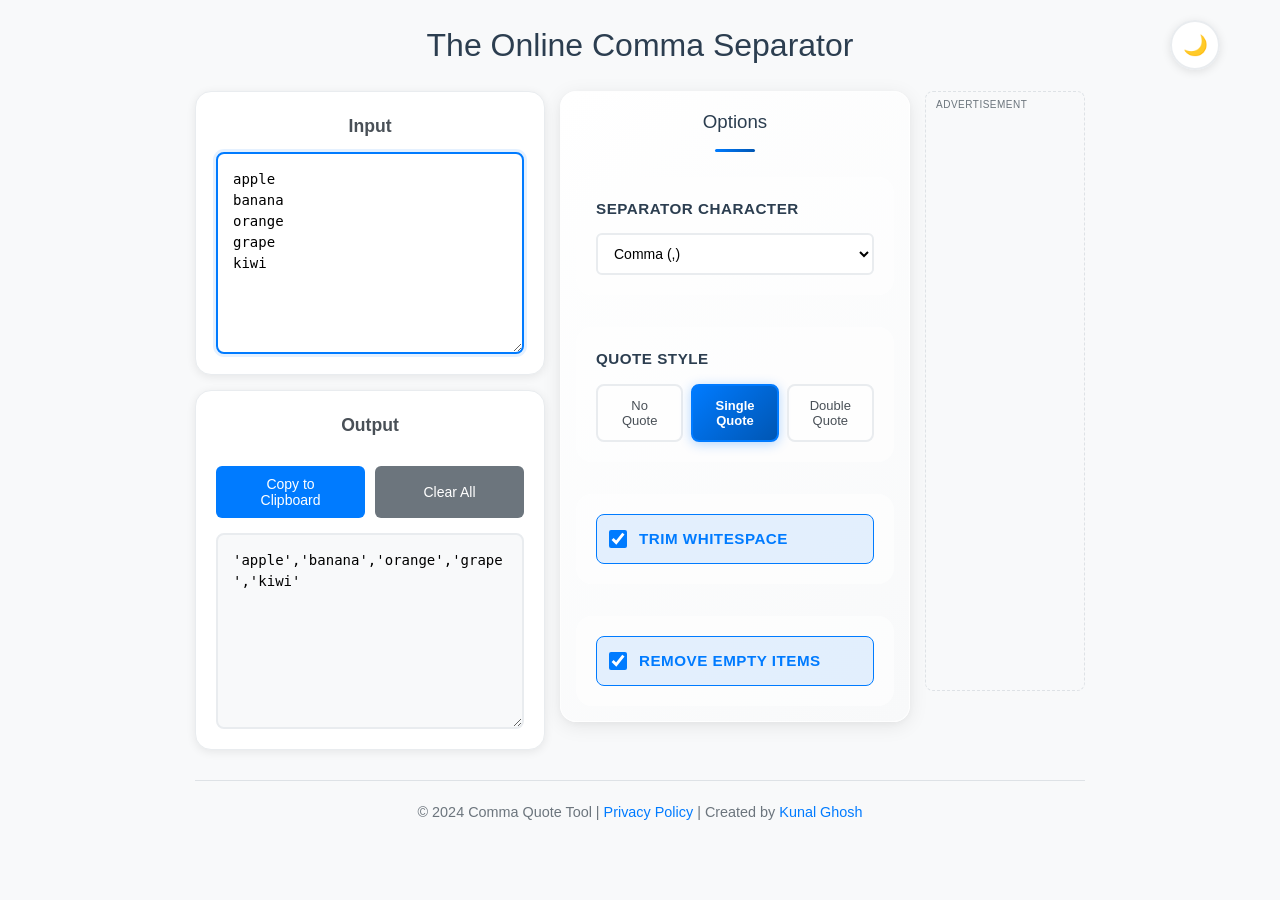
==== index.html @ c6eba8d9 "google adds" ====
<!DOCTYPE html>
<html lang="en">
<head>
    <meta charset="UTF-8">
    <meta name="viewport" content="width=device-width, initial-scale=1.0">
    <title>Comma Quote - Online Text Separator</title>
    <meta name="description"
        content="Free online tool to format text with customizable separators and quotes. Convert lists to comma-separated values instantly.">
    <meta name="keywords" content="comma separator, text formatter, CSV, quotes, online tool">
    <meta name="author" content="Kunal Ghosh">
    <meta name="robots" content="index, follow">
    <meta name="language" content="English">
    <meta property="og:title" content="Comma Quote - Online Text Separator">
    <meta property="og:description" content="Free online tool to format text with customizable separators and quotes.">
    <meta property="og:type" content="website">
    <meta property="og:url" content="https://kunal-ghosh.github.io/comma-quotes/">
    <link rel="canonical" href="https://kunal-ghosh.github.io/comma-quotes/">
    <link rel="stylesheet" href="style.css">
    <!-- Google AdSense -->
    <script async src="https://pagead2.googlesyndication.com/pagead/js/adsbygoogle.js?client=ca-pub-2975191454646101"
        crossorigin="anonymous"></script>
    <!-- AdSense Site Verification Meta Tag (Get this from your AdSense account) -->
    <!-- <meta name="google-adsense-account" content="ca-pub-2975191454646101"> -->
</head>
<body>
    <div class="container">

        <header>
            <h1>The Online Comma Separator</h1>
            <!-- <p class="subtitle">The Online Comma Separator</p> -->
            <button id="theme-toggle" class="theme-toggle" aria-label="Toggle dark mode">
                <span class="theme-icon">🌙</span>
            </button>
        </header>
        <!--         <nav>
            <a href="#" class="nav-link active">Home</a>
            <a href="#" class="nav-link">About</a>
            <a href="#" class="nav-link">FAQ</a>
        </nav> -->
        <div class="container-inner">
        <!-- <main> -->
            <div class="tool-container">
                <div class="input-output-section">
                <div class="input-section">
                    <label for="input-text">Input</label>
                    <textarea 
                        id="input-text" 
                        placeholder="Enter your text here (one item per line or separated by spaces/commas)"
                        rows="8"
                    ></textarea>
                </div>
                <div class="output-section">
                    <label for="output-text">Output</label>
                    <div class="output-actions">
                        <button id="copy-btn" type="button">Copy to Clipboard</button>
                        <button id="clear-btn" type="button">Clear All</button>
                    </div>

                    <textarea 
                        id="output-text" 
                        readonly 
                        placeholder="Formatted output will appear here..."
                        rows="8"
                    ></textarea>
                </div>
                </div>
                <div class="options-section">
                    <h3>Options</h3>
                    
                    <div class="option-group">
                        <label for="separator">Separator Character</label>
                        <select id="separator">
                            <option value=",">Comma (,)</option>
                            <option value=";">Semicolon (;)</option>
                            <option value="|">Pipe (|)</option>
                            <option value=" ">Space ( )</option>
                            <option value="\n">New Line</option>
                            <option value="\t">Tab</option>
                        </select>
                    </div>

                    <div class="option-group">
                        <label>Quote Style</label>
                        <div class="quote-buttons">
                            <button type="button" class="quote-btn" data-quote="none">No Quote</button>
                            <button type="button" class="quote-btn active" data-quote="single">Single Quote</button>
                            <button type="button" class="quote-btn" data-quote="double">Double Quote</button>
                        </div>
                    </div>

                    <div class="option-group">
                        <label>
                            <input type="checkbox" id="trim-whitespace" checked>
                            Trim Whitespace
                        </label>
                    </div>

                    <div class="option-group">
                        <label>
                            <input type="checkbox" id="remove-empty" checked>
                            Remove Empty Items
                        </label>
                    </div>
                                </div>
                                
                                <!-- Ad Space - Right Sidebar -->
                                <div class="ad-sidebar">
                                    <div class="ad-container ad-right">
                                        <!-- <ins class="adsbygoogle"
                                                                                             style="display:block"
                                                                                             data-ad-client="ca-pub-2975191454646101"
                                                                                             data-ad-slot="XXXXXXXXXX"
                                                                                             data-ad-format="auto"
                                                                                             data-full-width-responsive="true"></ins> -->
                                    </div>
                </div>
            </div>
        <!-- </main> -->
        <footer>
            <p>&copy; 2024 Comma Quote Tool | <a href="privacy-policy.html">Privacy Policy</a> | Created by <a
                    href="https://github.com/Kunal-ghosh">Kunal Ghosh</a></p>
        </footer>
    </div>
    </div>

    <script src="script.js"></script>
</body>
</html>
---- style.css ----
/* Reset and base styles */
* {
    box-sizing: border-box;
    margin: 0;
    padding: 0;
}

body {
    font-family: -apple-system, BlinkMacSystemFont, 'Segoe UI', Roboto, Oxygen, Ubuntu, Cantarell, sans-serif;
    line-height: 1.6;
    color: #333;
    background-color: #f8f9fa;
}

/* Container */
.container {
    max-width: 1200px;
    margin: 0 auto;
    padding: 20px;
    min-height: 100vh;
    display: flex;
    flex-direction: column;
}

.container-inner {
    max-width: 1200px;
    margin: 0 auto;
    padding: 10px;
    /* min-height: 100vh; */
    display: flex;
    flex-direction: column;
}
/* Header */
header {
    text-align: center;
    position: relative;
    /* margin-bottom: 30px; */
}

header h1 {
    font-size: 2 rem;
    color: #2c3e50;
    margin-bottom: 10px;
    font-weight: 500;
}

.subtitle {
    font-size: 1.1rem;
    color: #6c757d;
    font-weight: 400;
}

/* Theme Toggle */
.theme-toggle {
    position: absolute;
    top: 0;
    right: 0;
    background: rgba(255, 255, 255, 0.9);
    border: 2px solid #e9ecef;
    border-radius: 50%;
    width: 50px;
    height: 50px;
    display: flex;
    align-items: center;
    justify-content: center;
    cursor: pointer;
    transition: all 0.3s ease;
    backdrop-filter: blur(10px);
    box-shadow: 0 2px 10px rgba(0,0,0,0.1);
}

.theme-toggle:hover {
    background: rgba(255, 255, 255, 1);
    border-color: #007bff;
    transform: scale(1.1);
    box-shadow: 0 4px 15px rgba(0,123,255,0.2);
}

.theme-icon {
    font-size: 20px;
    transition: transform 0.3s ease;
}

.theme-toggle:hover .theme-icon {
    transform: rotate(20deg);
}

/* Navigation */
nav {
    display: flex;
    justify-content: center;
    gap: 30px;
    /* margin-bottom: 15px; */
    padding-bottom: 10px;
    /* border-bottom: 1px solid #dee2e6; */
}

.nav-link {
    text-decoration: none;
    color: #6c757d;
    font-weight: 500;
    padding: 8px 16px;
    border-radius: 6px;
    transition: all 0.2s ease;
}

.nav-link:hover {
    color: #495057;
    background-color: #e9ecef;
}

.nav-link.active {
    color: #007bff;
    background-color: #e7f1ff;
}

/* Main content */
main {
    flex: 1;
}

.tool-container {
    display: flex;
    gap: 15px;
    align-items: flex-start;
    justify-content: space-between;
    width: 100%;
}

/* Input and Output sections */
.input-section {
    background: white;
    padding: 20px;
    margin-bottom: 15px;
    border-radius: 16px;
    box-shadow: 0 2px 10px rgba(0,0,0,0.08);
    border: 1px solid #e9ecef;
    flex: 1;
    display: flex;
    flex-direction: column;
    width: 350px;
}
.output-section
{
    background: white;
    padding: 20px;
    margin-bottom: 15px;
    border-radius: 16px;
    box-shadow: 0 2px 10px rgba(0,0,0,0.08);
    border: 1px solid #e9ecef;
    flex: 1;
    display: flex;
    flex-direction: column;
    height: 40vh;
}

.input-section label {
    display: block;
    font-weight: 600;
    color: #495057;
    margin-bottom: 12px;
    font-size: 1.1rem;
    display: flex;
    justify-content: center;
}
.output-section label
{
    display: block;
    font-weight: 600;
    color: #495057;
    margin-bottom: 12px;
    font-size: 1.1rem;
    display: flex;
    justify-content: center;
}
textarea {
    flex: 1;
    width: 100%;
    padding: 15px;
    border: 2px solid #e9ecef;
    border-radius: 8px;
    font-family: 'Monaco', 'Menlo', 'Ubuntu Mono', monospace;
    font-size: 14px;
    line-height: 1.5;
    resize: vertical;
    transition: border-color 0.2s ease;
    min-height: 150px;
}

textarea:focus {
    outline: none;
    border-color: #007bff;
    box-shadow: 0 0 0 3px rgba(0, 123, 255, 0.1);
}

textarea[readonly] {
    background-color: #f8f9fa;
    cursor: default;
}

textarea::placeholder {
    color: #6c757d;
}

/* Options section */
.options-section {
    background: linear-gradient(135deg, #ffffff 0%, #f8f9fa 100%);
    padding: 15px;
    border-radius: 16px;
    box-shadow: 
        0 4px 20px rgba(0,0,0,0.08),
        0 2px 8px rgba(0,0,0,0.04);
    border: 1px solid rgba(255,255,255,0.8);
    position: sticky;
    top: 20px;
    backdrop-filter: blur(10px);
    transition: all 0.3s ease;
    width: 350px;
    display: flex;
    flex-direction: column;
    flex-shrink: 0;
}

.options-section:hover {
    box-shadow: 
        0 6px 30px rgba(0,0,0,0.12),
        0 4px 12px rgba(0,0,0,0.06);
    transform: translateY(-2px);
}

.options-section h3 {
    color: #2c3e50;
    margin-bottom: 25px;
    font-size: 1 rem;
    font-weight: 500;
    text-align: center;
    position: relative;
    padding-bottom: 15px;
}

.options-section h3::after {
    content: '';
    position: absolute;
    bottom: 0;
    left: 50%;
    transform: translateX(-50%);
    width: 40px;
    height: 3px;
    background: linear-gradient(90deg, #007bff, #0056b3);
    border-radius: 2px;
}

.option-group {
    /* margin-bottom: 24px; */
    padding: 20px;
    background: rgba(255,255,255,0.6);
    border-radius: 16px;
    /* border: 1px solid rgba(0,123,255,0.1); */
    transition: all 0.2s ease;
    display: flex;
    flex-direction: column;
    margin-bottom: 32px;
}

.option-group:hover {
    background: rgba(255,255,255,0.8);
    border-color: rgba(0,123,255,0.2);
    transform: translateX(2px);
}

.option-group:last-child {
    margin-bottom: 0;
}

.option-group > label {
    display: block;
    font-weight: 600;
    color: #2c3e50;
    margin-bottom: 12px;
    font-size: 0.95rem;
    text-transform: uppercase;
    letter-spacing: 0.5px;
}

select {
    width: 100%;
    padding: 10px 12px;
    border: 2px solid #e9ecef;
    border-radius: 6px;
    background-color: white;
    font-size: 14px;
    transition: border-color 0.2s ease;
}

select:focus {
    outline: none;
    border-color: #007bff;
    box-shadow: 0 0 0 3px rgba(0, 123, 255, 0.1);
}

/* Quote Style Buttons */
.quote-buttons {
    display: flex;
    gap: 8px;
    flex-wrap: wrap;
}

.quote-btn {
    padding: 12px 16px;
    border: 2px solid #e9ecef;
    border-radius: 8px;
    background: rgba(255,255,255,0.6);
    color: #495057;
    font-size: 13px;
    font-weight: 500;
    cursor: pointer;
    transition: all 0.2s ease;
    text-align: center;
    flex: 1;
    min-width: 0;
}

.quote-btn:hover {
    background: rgba(0,123,255,0.05);
    border-color: rgba(0,123,255,0.3);
    color: #007bff;
    transform: translateY(-1px);
    box-shadow: 0 2px 8px rgba(0,123,255,0.15);
}

.quote-btn.active {
    background: linear-gradient(135deg, #007bff 0%, #0056b3 100%);
    border-color: #007bff;
    color: white;
    font-weight: 600;
    box-shadow: 0 2px 12px rgba(0,123,255,0.3);
}

.quote-btn.active:hover {
    background: linear-gradient(135deg, #0056b3 0%, #004085 100%);
    transform: translateY(-1px);
    box-shadow: 0 4px 16px rgba(0,123,255,0.4);
}

/* Checkboxes */
input[type="checkbox"] {
    margin-right: 12px;
    width: 18px;
    height: 18px;
    accent-color: #007bff;
    cursor: pointer;
}

label:has(input[type="checkbox"]) {
    display: flex;
    align-items: center;
    font-weight: 500;
    cursor: pointer;
    margin-bottom: 0;
    padding: 12px;
    border-radius: 8px;
    transition: all 0.2s ease;
    color: #495057;
    background: rgba(255,255,255,0.4);
    border: 1px solid rgba(0,123,255,0.1);
}

label:has(input[type="checkbox"]):hover {
    background: rgba(0,123,255,0.05);
    border-color: rgba(0,123,255,0.2);
    transform: translateX(2px);
    color: #007bff;
}

label:has(input[type="checkbox"]:checked) {
    background: rgba(0,123,255,0.1);
    border-color: #007bff;
    color: #007bff;
    font-weight: 600;
}

/* Output actions */
.output-actions {
    margin-top: 15px;
    display: flex;
    gap: 10px;
    padding-bottom: 15px;
}

button {
    padding: 10px 20px;
    border: none;
    border-radius: 6px;
    font-size: 14px;
    font-weight: 500;
    cursor: pointer;
    transition: all 0.2s ease;
}

#copy-btn {
    background-color: #007bff;
    color: white;
    flex: 1;
}

#copy-btn:hover {
    background-color: #0056b3;
    transform: translateY(-1px);
}

#copy-btn:active {
    transform: translateY(0);
}

#clear-btn {
    background-color: #6c757d;
    color: white;
    flex: 1;
}

#clear-btn:hover {
    background-color: #545b62;
    transform: translateY(-1px);
}

#clear-btn:active {
    transform: translateY(0);
}

/* Success message for copy */
.copy-success {
    background-color: #28a745 !important;
}

/* Footer */
footer {
    text-align: center;
    margin-top: 15px;
    padding-top: 20px;
    border-top: 1px solid #dee2e6;
    color: #6c757d;
    font-size: 0.9rem;
}

footer a {
    color: #007bff;
    text-decoration: none;
}

footer a:hover {
    text-decoration: underline;
}

/* Responsive design */
@media (max-width: 768px) {
    .tool-container {
        flex-direction: column;
        gap: 20px;
    }
    
    .options-section {
        position: static;
        order: -1;
        width: 100%;
        min-width: auto;
    }
    
    header h1 {
        font-size: 2rem;
    }
    
    nav {
        gap: 15px;
        flex-wrap: wrap;
    }
    
    .container {
        padding: 15px;
    }
    
    .input-section, .output-section, .options-section {
        padding: 20px;
    }
}

@media (max-width: 480px) {
    .output-actions {
        flex-direction: column;
    }
    
    nav {
        flex-direction: column;
        align-items: center;
    }
    
    header h1 {
        font-size: 1.75rem;
    }
    
    .quote-buttons {
        flex-direction: column;
        gap: 8px;
    }
    
    .quote-btn {
        padding: 14px 20px;
        font-size: 14px;
    }
}

/* Dark Mode */
body.dark-mode {
    background-color: #1a1a1a;
    color: #e0e0e0;
}

body.dark-mode .label, body.dark-mode label
{
    color: #e0e0e0;
}

body.dark-mode .container-inner {
    background-color: #1a1a1a;
}

body.dark-mode header h1 {
    color: #ffffff;
}

body.dark-mode .subtitle {
    color: #b0b0b0;
}

body.dark-mode .theme-toggle {
    background: rgba(30, 30, 30, 0.9);
    border-color: #444;
    color: #fff;
}

body.dark-mode .theme-toggle:hover {
    background: rgba(40, 40, 40, 1);
    border-color: #007bff;
}

body.dark-mode .input-section,
body.dark-mode .output-section {
    background: #2d2d2d;
    border-color: #444;
    color: #e0e0e0;
}

body.dark-mode .options-section {
    background: linear-gradient(135deg, #2d2d2d 0%, #1f1f1f 100%);
    border-color: rgba(255,255,255,0.1);
}

body.dark-mode .options-section h3 {
    color: #ffffff;
}

body.dark-mode .option-group {
    background: rgba(40, 40, 40, 0.6);
    border-color: rgba(255,255,255,0.1);
}

body.dark-mode .option-group:hover {
    background: rgba(50, 50, 50, 0.8);
    border-color: rgba(0,123,255,0.3);
}

body.dark-mode .option-group > label {
    color: #e0e0e0;
}

body.dark-mode select {
    background: linear-gradient(135deg, #2d2d2d 0%, #1f1f1f 100%);
    border-color: #444;
    color: #e0e0e0;
}

body.dark-mode select:hover,
body.dark-mode select:focus {
    background: #2d2d2d;
    border-color: #007bff;
}

body.dark-mode textarea {
    background: #2d2d2d;
    border-color: #444;
    color: #e0e0e0;
}

body.dark-mode textarea:focus {
    border-color: #007bff;
    box-shadow: 0 0 0 3px rgba(0, 123, 255, 0.2);
}

body.dark-mode textarea::placeholder {
    color: #888;
}

body.dark-mode .quote-btn {
    background: rgba(40, 40, 40, 0.6);
    border-color: #444;
    color: #e0e0e0;
}

body.dark-mode .quote-btn:hover {
    background: rgba(0,123,255,0.15);
    border-color: rgba(0,123,255,0.4);
    color: #007bff;
}

body.dark-mode .quote-btn.active {
    background: linear-gradient(135deg, #007bff 0%, #0056b3 100%);
    border-color: #007bff;
    color: white;
}

body.dark-mode label:has(input[type="checkbox"]) {
    background: rgba(40, 40, 40, 0.6);
    border-color: rgba(255,255,255,0.1);
    color: #e0e0e0;
}

body.dark-mode label:has(input[type="checkbox"]):hover {
    background: rgba(0,123,255,0.15);
    border-color: rgba(0,123,255,0.3);
    color: #007bff;
}

body.dark-mode label:has(input[type="checkbox"]:checked) {
    background: rgba(0,123,255,0.2);
    border-color: #007bff;
    color: #007bff;
}

body.dark-mode #copy-btn,
body.dark-mode #clear-btn {
    background-color: #007bff;
    color: white;
}

body.dark-mode #copy-btn:hover {
    background-color: #0056b3;
}

body.dark-mode #clear-btn {
    background-color: #6c757d;
}

body.dark-mode #clear-btn:hover {
    background-color: #545b62;
}

body.dark-mode footer {
    border-color: #444;
    color: #b0b0b0;
}

body.dark-mode footer a {
    color: #007bff;
}

/* Ad Sidebar */
.ad-sidebar {
    width: 160px;
    flex-shrink: 0;
    display: flex;
    flex-direction: column;
}

/* Ad Containers */
.ad-container {
    display: flex;
    justify-content: center;
    align-items: center;
    background: rgba(248, 249, 250, 0.5);
    border-radius: 8px;
    border: 1px dashed #dee2e6;
    position: relative;
}

.ad-container::before {
    content: "Advertisement";
    position: absolute;
    top: 5px;
    left: 10px;
    font-size: 10px;
    color: #6c757d;
    text-transform: uppercase;
    letter-spacing: 0.5px;
}

.ad-right {
    width: 160px;
    height: 600px;
    position: sticky;
    top: 20px;
    margin: 0;
}

/* Dark mode ad containers */
body.dark-mode .ad-container {
    background: rgba(45, 45, 45, 0.5);
    border-color: #444;
}

body.dark-mode .ad-container::before {
    color: #888;
}

/* Responsive ad sizes */
@media (max-width: 768px) {
    .tool-container {
        flex-direction: column;
    }
    
    .ad-sidebar {
        width: 100%;
        order: -1;
    }
    
    .ad-right {
        width: 100%;
        height: 90px;
        position: static;
        margin: 15px 0;
    }
}
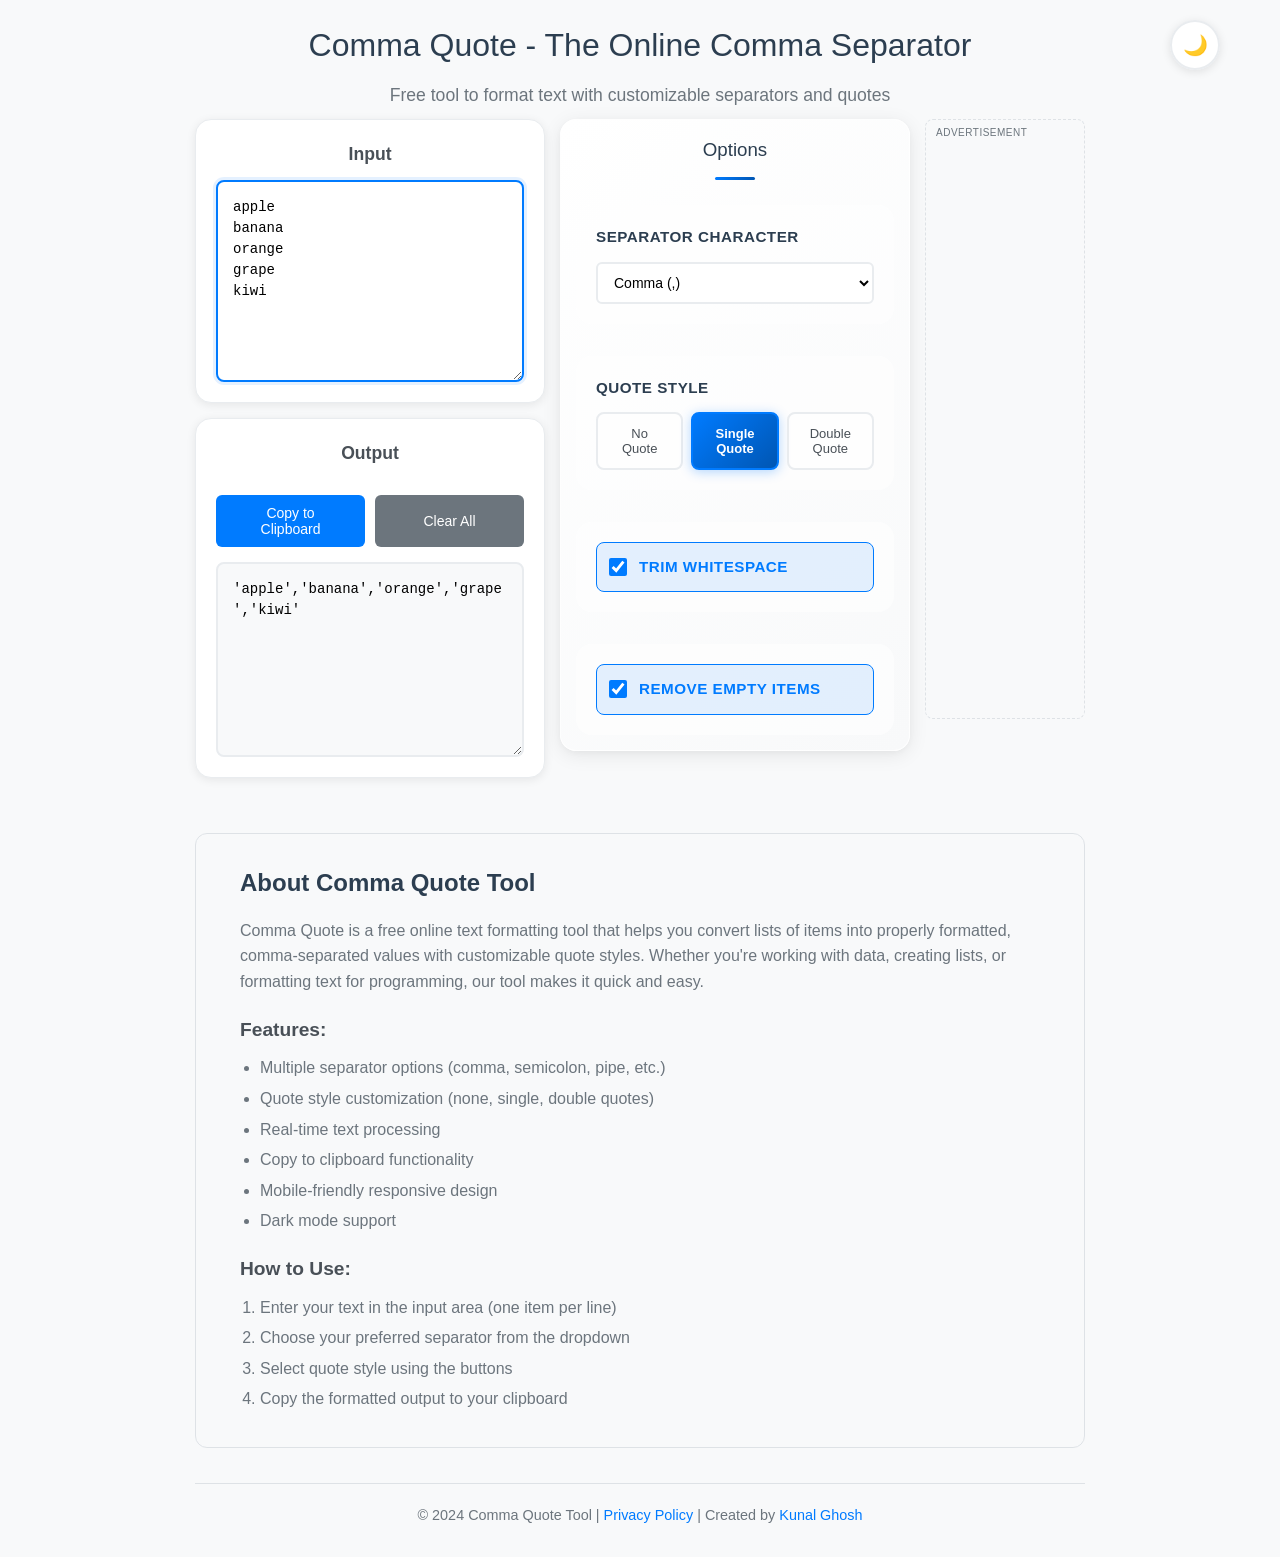
==== commit 255a3054: "google adds" ====
--- a/index.html
+++ b/index.html
@@ -19,15 +19,15 @@
     <!-- Google AdSense -->
     <script async src="https://pagead2.googlesyndication.com/pagead/js/adsbygoogle.js?client=ca-pub-2975191454646101"
         crossorigin="anonymous"></script>
-    <!-- AdSense Site Verification Meta Tag (Get this from your AdSense account) -->
-    <!-- <meta name="google-adsense-account" content="ca-pub-2975191454646101"> -->
+    <!-- AdSense Site Verification Meta Tag -->
+    <meta name="google-adsense-account" content="ca-pub-2975191454646101">
 </head>
 <body>
     <div class="container">
 
         <header>
-            <h1>The Online Comma Separator</h1>
-            <!-- <p class="subtitle">The Online Comma Separator</p> -->
+            <h1>Comma Quote - The Online Comma Separator</h1>
+            <p class="subtitle">Free tool to format text with customizable separators and quotes</p>
             <button id="theme-toggle" class="theme-toggle" aria-label="Toggle dark mode">
                 <span class="theme-icon">🌙</span>
             </button>
@@ -116,6 +116,33 @@
                 </div>
             </div>
         <!-- </main> -->
+        <!-- Additional Content for SEO and AdSense -->
+        <section class="info-section">
+            <div class="info-content">
+                <h2>About Comma Quote Tool</h2>
+                <p>Comma Quote is a free online text formatting tool that helps you convert lists of items into properly
+                    formatted, comma-separated values with customizable quote styles. Whether you're working with data, creating
+                    lists, or formatting text for programming, our tool makes it quick and easy.</p>
+        
+                <h3>Features:</h3>
+                <ul>
+                    <li>Multiple separator options (comma, semicolon, pipe, etc.)</li>
+                    <li>Quote style customization (none, single, double quotes)</li>
+                    <li>Real-time text processing</li>
+                    <li>Copy to clipboard functionality</li>
+                    <li>Mobile-friendly responsive design</li>
+                    <li>Dark mode support</li>
+                </ul>
+        
+                <h3>How to Use:</h3>
+                <ol>
+                    <li>Enter your text in the input area (one item per line)</li>
+                    <li>Choose your preferred separator from the dropdown</li>
+                    <li>Select quote style using the buttons</li>
+                    <li>Copy the formatted output to your clipboard</li>
+                </ol>
+            </div>
+        </section>
         <footer>
             <p>&copy; 2024 Comma Quote Tool | <a href="privacy-policy.html">Privacy Policy</a> | Created by <a
                     href="https://github.com/Kunal-ghosh">Kunal Ghosh</a></p>
--- a/style.css
+++ b/style.css
@@ -710,6 +710,68 @@
     color: #888;
 }
 
+/* Info Section */
+.info-section {
+    margin: 40px 0 20px 0;
+    padding: 30px;
+    background: rgba(248, 249, 250, 0.8);
+    border-radius: 12px;
+    border: 1px solid #dee2e6;
+}
+
+.info-content {
+    max-width: 800px;
+    margin: 0 auto;
+}
+
+.info-content h2 {
+    color: #2c3e50;
+    margin-bottom: 15px;
+    font-size: 1.5rem;
+}
+
+.info-content h3 {
+    color: #495057;
+    margin: 20px 0 10px 0;
+    font-size: 1.2rem;
+}
+
+.info-content p {
+    color: #6c757d;
+    line-height: 1.6;
+    margin-bottom: 15px;
+}
+
+.info-content ul, .info-content ol {
+    color: #6c757d;
+    line-height: 1.6;
+    margin-left: 20px;
+}
+
+.info-content li {
+    margin-bottom: 5px;
+}
+
+/* Dark mode info section */
+body.dark-mode .info-section {
+    background: rgba(45, 45, 45, 0.8);
+    border-color: #444;
+}
+
+body.dark-mode .info-content h2 {
+    color: #ffffff;
+}
+
+body.dark-mode .info-content h3 {
+    color: #e0e0e0;
+}
+
+body.dark-mode .info-content p,
+body.dark-mode .info-content ul,
+body.dark-mode .info-content ol {
+    color: #b0b0b0;
+}
+
 /* Responsive ad sizes */
 @media (max-width: 768px) {
     .tool-container {
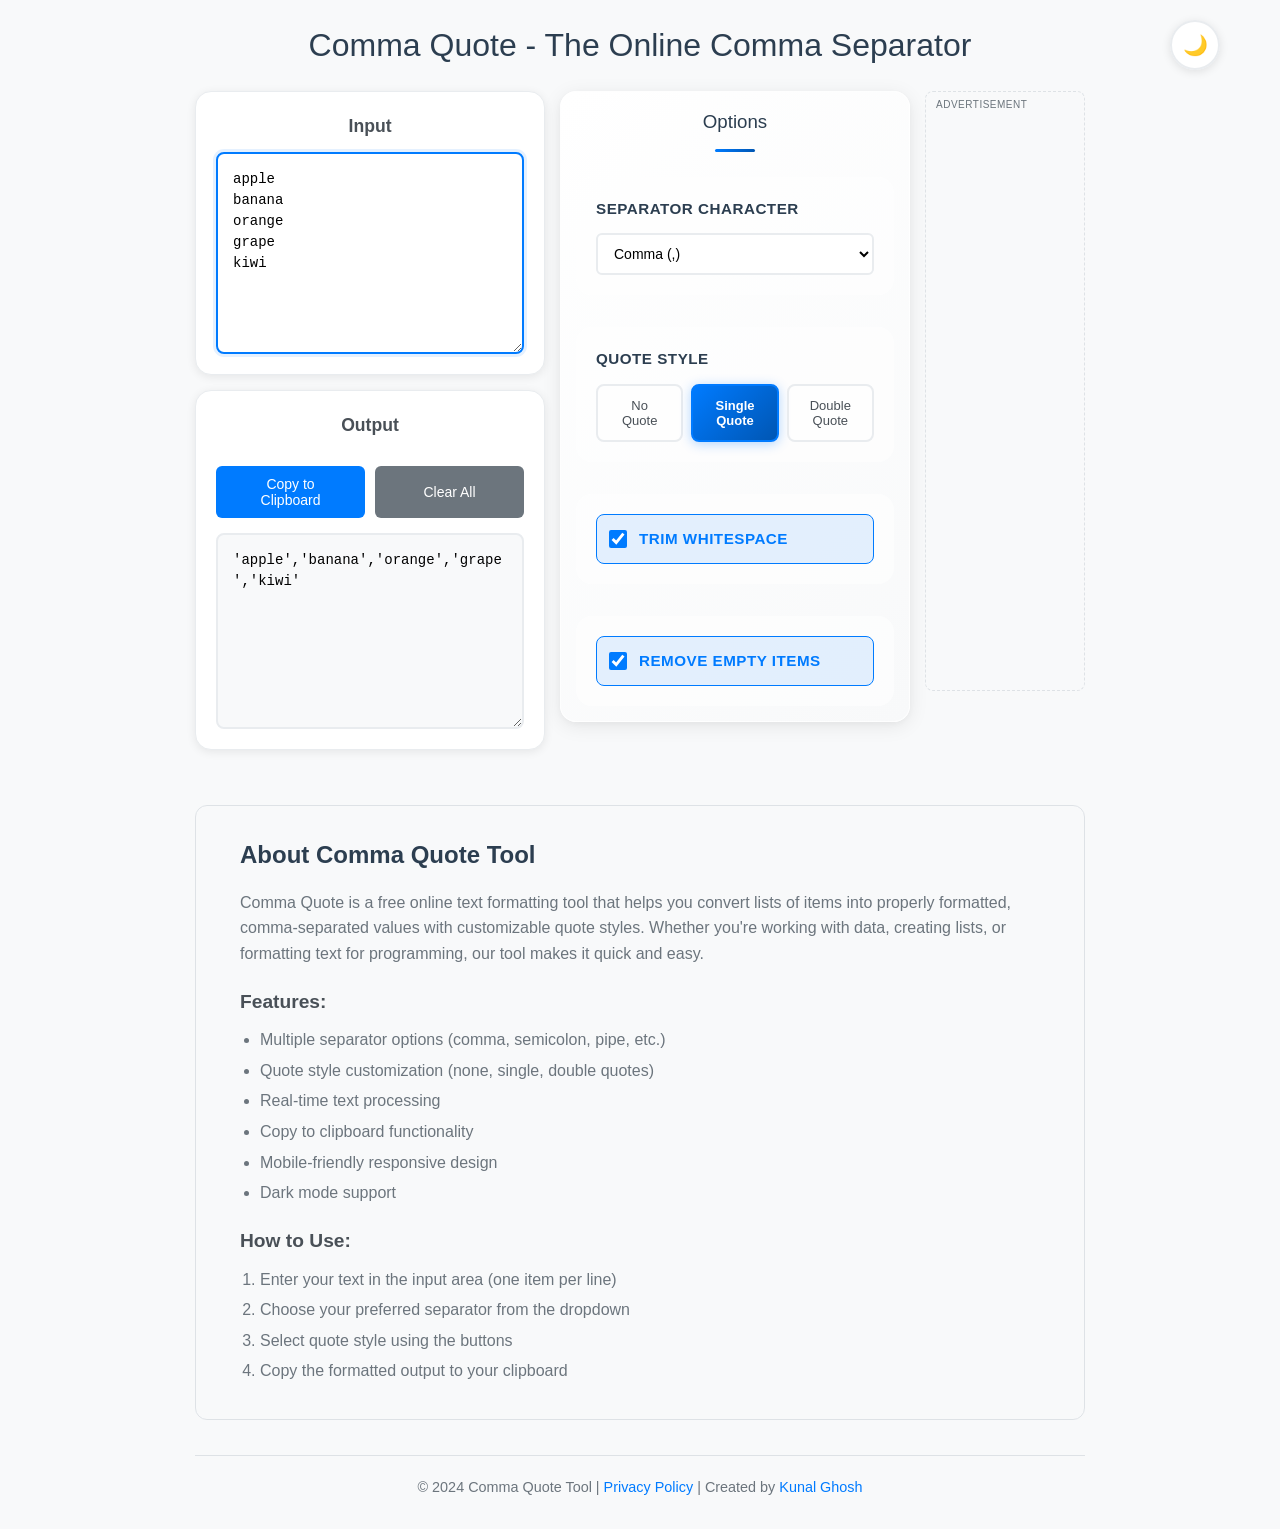
==== commit b873c9de: "netlify test" ====
--- a/index.html
+++ b/index.html
@@ -2,6 +2,7 @@
 <html lang="en">
 <head>
     <meta charset="UTF-8">
+    <meta name="google-adsense-account" content="ca-pub-2975191454646101">
     <meta name="viewport" content="width=device-width, initial-scale=1.0">
     <title>Comma Quote - Online Text Separator</title>
     <meta name="description"
@@ -20,14 +21,14 @@
     <script async src="https://pagead2.googlesyndication.com/pagead/js/adsbygoogle.js?client=ca-pub-2975191454646101"
         crossorigin="anonymous"></script>
     <!-- AdSense Site Verification Meta Tag -->
-    <meta name="google-adsense-account" content="ca-pub-2975191454646101">
+    <!-- <meta name="google-adsense-account" content="ca-pub-2975191454646101"> -->
 </head>
 <body>
     <div class="container">
 
         <header>
             <h1>Comma Quote - The Online Comma Separator</h1>
-            <p class="subtitle">Free tool to format text with customizable separators and quotes</p>
+            <!-- <p class="subtitle">Free tool to format text with customizable separators and quotes</p> -->
             <button id="theme-toggle" class="theme-toggle" aria-label="Toggle dark mode">
                 <span class="theme-icon">🌙</span>
             </button>
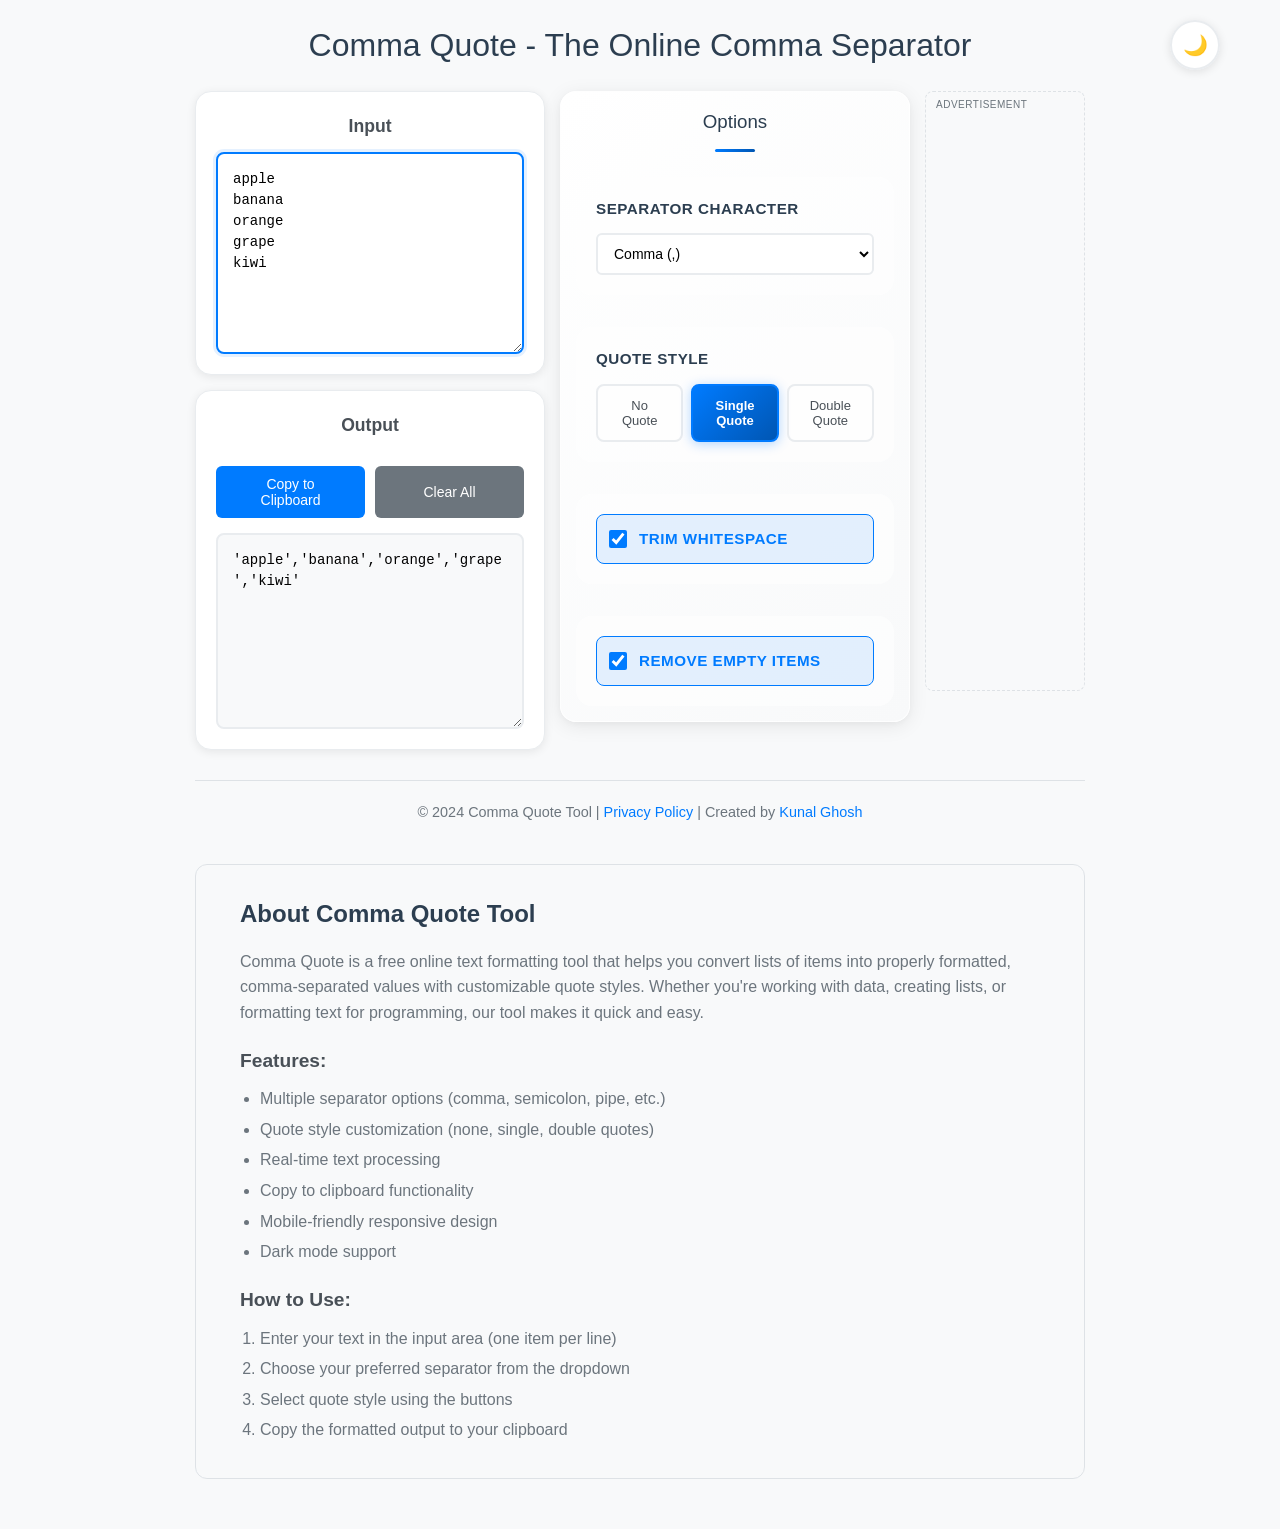
==== commit 63fefc08: "footer" ====
--- a/index.html
+++ b/index.html
@@ -1,5 +1,6 @@
 <!DOCTYPE html>
 <html lang="en">
+
 <head>
     <meta charset="UTF-8">
     <meta name="google-adsense-account" content="ca-pub-2975191454646101">
@@ -16,6 +17,12 @@
     <meta property="og:type" content="website">
     <meta property="og:url" content="https://kunal-ghosh.github.io/comma-quotes/">
     <link rel="canonical" href="https://kunal-ghosh.github.io/comma-quotes/">
+    <!-- Favicon -->
+    <link rel="icon" type="image/png" href="favicon/favicon-96x96.png" sizes="96x96" />
+    <link rel="icon" type="image/svg+xml" href="favicon/favicon.svg" />
+    <link rel="shortcut icon" href="favicon/favicon.ico" />
+    <link rel="apple-touch-icon" sizes="180x180" href="favicon/apple-touch-icon.png" />
+    <link rel="manifest" href="favicon/site.webmanifest" />
     <link rel="stylesheet" href="style.css">
     <!-- Google AdSense -->
     <script async src="https://pagead2.googlesyndication.com/pagead/js/adsbygoogle.js?client=ca-pub-2975191454646101"
@@ -23,12 +30,14 @@
     <!-- AdSense Site Verification Meta Tag -->
     <!-- <meta name="google-adsense-account" content="ca-pub-2975191454646101"> -->
 </head>
+
 <body>
     <div class="container">
 
         <header>
             <h1>Comma Quote - The Online Comma Separator</h1>
             <!-- <p class="subtitle">Free tool to format text with customizable separators and quotes</p> -->
+
             <button id="theme-toggle" class="theme-toggle" aria-label="Toggle dark mode">
                 <span class="theme-icon">🌙</span>
             </button>
@@ -39,35 +48,29 @@
             <a href="#" class="nav-link">FAQ</a>
         </nav> -->
         <div class="container-inner">
-        <!-- <main> -->
+            <!-- <main> -->
             <div class="tool-container">
                 <div class="input-output-section">
-                <div class="input-section">
-                    <label for="input-text">Input</label>
-                    <textarea 
-                        id="input-text" 
-                        placeholder="Enter your text here (one item per line or separated by spaces/commas)"
-                        rows="8"
-                    ></textarea>
-                </div>
-                <div class="output-section">
-                    <label for="output-text">Output</label>
-                    <div class="output-actions">
-                        <button id="copy-btn" type="button">Copy to Clipboard</button>
-                        <button id="clear-btn" type="button">Clear All</button>
+                    <div class="input-section">
+                        <label for="input-text">Input</label>
+                        <textarea id="input-text"
+                            placeholder="Enter your text here (one item per line or separated by spaces/commas)"
+                            rows="8"></textarea>
                     </div>
+                    <div class="output-section">
+                        <label for="output-text">Output</label>
+                        <div class="output-actions">
+                            <button id="copy-btn" type="button">Copy to Clipboard</button>
+                            <button id="clear-btn" type="button">Clear All</button>
+                        </div>
 
-                    <textarea 
-                        id="output-text" 
-                        readonly 
-                        placeholder="Formatted output will appear here..."
-                        rows="8"
-                    ></textarea>
-                </div>
+                        <textarea id="output-text" readonly placeholder="Formatted output will appear here..."
+                            rows="8"></textarea>
+                    </div>
                 </div>
                 <div class="options-section">
                     <h3>Options</h3>
-                    
+
                     <div class="option-group">
                         <label for="separator">Separator Character</label>
                         <select id="separator">
@@ -102,55 +105,63 @@
                             Remove Empty Items
                         </label>
                     </div>
-                                </div>
-                                
-                                <!-- Ad Space - Right Sidebar -->
-                                <div class="ad-sidebar">
-                                    <div class="ad-container ad-right">
-                                        <!-- <ins class="adsbygoogle"
-                                                                                             style="display:block"
-                                                                                             data-ad-client="ca-pub-2975191454646101"
-                                                                                             data-ad-slot="XXXXXXXXXX"
-                                                                                             data-ad-format="auto"
-                                                                                             data-full-width-responsive="true"></ins> -->
-                                    </div>
+                </div>
+
+                <!-- Ad Space - Right Sidebar -->
+                <div class="ad-sidebar">
+                    <div class="ad-container ad-right">
+                        <!-- <ins class="adsbygoogle"
+                        style="display:block"
+                        data-ad-client="ca-pub-2975191454646101"
+                        data-ad-slot="XXXXXXXXXX"
+                        data-ad-format="auto"
+                        data-full-width-responsive="true"></ins> -->
+                    </div>
                 </div>
             </div>
-        <!-- </main> -->
-        <!-- Additional Content for SEO and AdSense -->
-        <section class="info-section">
-            <div class="info-content">
-                <h2>About Comma Quote Tool</h2>
-                <p>Comma Quote is a free online text formatting tool that helps you convert lists of items into properly
-                    formatted, comma-separated values with customizable quote styles. Whether you're working with data, creating
-                    lists, or formatting text for programming, our tool makes it quick and easy.</p>
-        
-                <h3>Features:</h3>
-                <ul>
-                    <li>Multiple separator options (comma, semicolon, pipe, etc.)</li>
-                    <li>Quote style customization (none, single, double quotes)</li>
-                    <li>Real-time text processing</li>
-                    <li>Copy to clipboard functionality</li>
-                    <li>Mobile-friendly responsive design</li>
-                    <li>Dark mode support</li>
-                </ul>
-        
-                <h3>How to Use:</h3>
-                <ol>
-                    <li>Enter your text in the input area (one item per line)</li>
-                    <li>Choose your preferred separator from the dropdown</li>
-                    <li>Select quote style using the buttons</li>
-                    <li>Copy the formatted output to your clipboard</li>
-                </ol>
-            </div>
-        </section>
-        <footer>
+
+            <footer>
+                <p>&copy; 2024 Comma Quote Tool | <a href="privacy-policy.html">Privacy Policy</a> | Created by <a
+                        href="https://github.com/Kunal-ghosh">Kunal Ghosh</a></p>
+            </footer>
+            <!-- </main> -->
+            <!-- Additional Content for SEO and AdSense -->
+            <section class="info-section">
+                <div class="info-content">
+                    <h2>About Comma Quote Tool</h2>
+                    <p>Comma Quote is a free online text formatting tool that helps you convert lists of items into
+                        properly
+                        formatted, comma-separated values with customizable quote styles. Whether you're working with
+                        data, creating
+                        lists, or formatting text for programming, our tool makes it quick and easy.</p>
+
+                    <h3>Features:</h3>
+                    <ul>
+                        <li>Multiple separator options (comma, semicolon, pipe, etc.)</li>
+                        <li>Quote style customization (none, single, double quotes)</li>
+                        <li>Real-time text processing</li>
+                        <li>Copy to clipboard functionality</li>
+                        <li>Mobile-friendly responsive design</li>
+                        <li>Dark mode support</li>
+                    </ul>
+
+                    <h3>How to Use:</h3>
+                    <ol>
+                        <li>Enter your text in the input area (one item per line)</li>
+                        <li>Choose your preferred separator from the dropdown</li>
+                        <li>Select quote style using the buttons</li>
+                        <li>Copy the formatted output to your clipboard</li>
+                    </ol>
+                </div>
+            </section>
+            <!-- <footer>
             <p>&copy; 2024 Comma Quote Tool | <a href="privacy-policy.html">Privacy Policy</a> | Created by <a
                     href="https://github.com/Kunal-ghosh">Kunal Ghosh</a></p>
-        </footer>
-    </div>
+        </footer> -->
+        </div>
     </div>
 
     <script src="script.js"></script>
 </body>
-</html>
+
+</html>
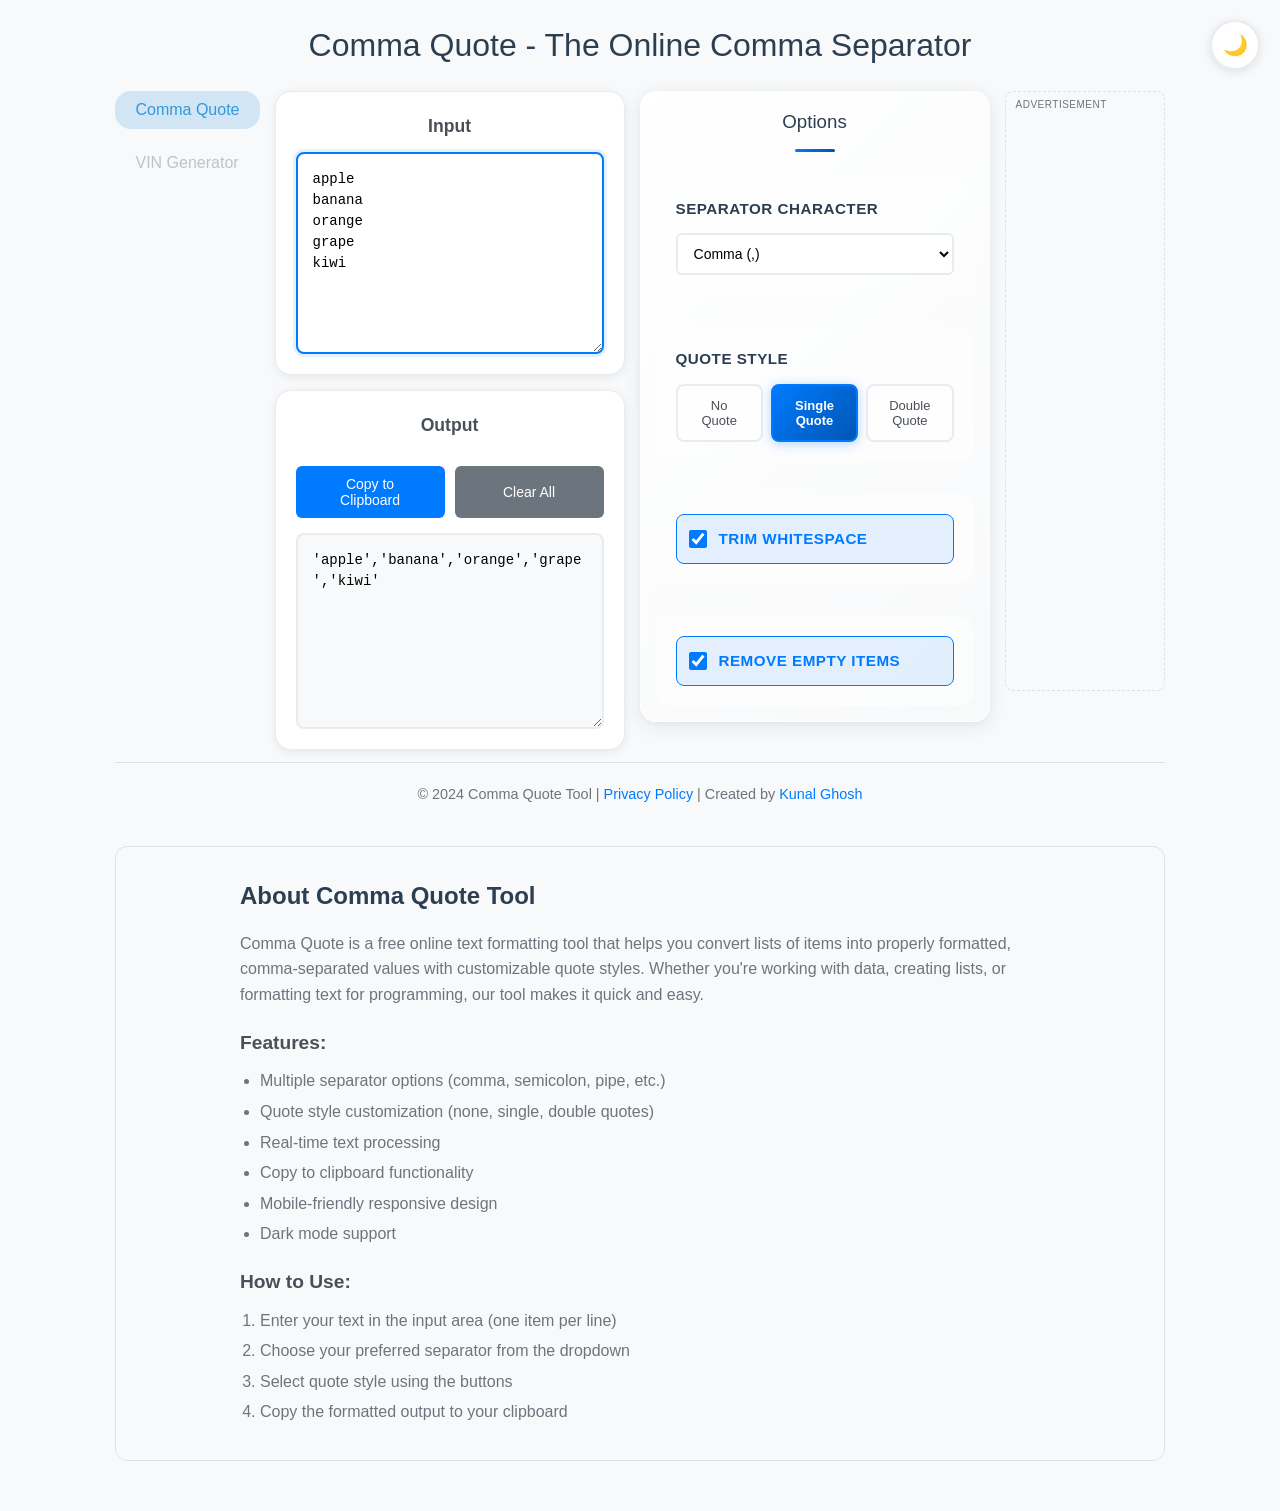
==== commit 5dfa0fa3: "added vin generator" ====
--- a/index.html
+++ b/index.html
@@ -33,135 +33,142 @@
 
 <body>
     <div class="container">
+        <!-- Main Content -->
+        <div class="main-content">
+            <header>
+                <h1>Comma Quote - The Online Comma Separator</h1>
+                <!-- <p class="subtitle">Free tool to format text with customizable separators and quotes</p> -->
 
-        <header>
-            <h1>Comma Quote - The Online Comma Separator</h1>
-            <!-- <p class="subtitle">Free tool to format text with customizable separators and quotes</p> -->
-
-            <button id="theme-toggle" class="theme-toggle" aria-label="Toggle dark mode">
-                <span class="theme-icon">🌙</span>
-            </button>
-        </header>
-        <!--         <nav>
+                <button id="theme-toggle" class="theme-toggle" aria-label="Toggle dark mode">
+                    <span class="theme-icon">🌙</span>
+                </button>
+            </header>
+            <!--         <nav>
             <a href="#" class="nav-link active">Home</a>
             <a href="#" class="nav-link">About</a>
             <a href="#" class="nav-link">FAQ</a>
         </nav> -->
-        <div class="container-inner">
-            <!-- <main> -->
-            <div class="tool-container">
-                <div class="input-output-section">
-                    <div class="input-section">
-                        <label for="input-text">Input</label>
-                        <textarea id="input-text"
-                            placeholder="Enter your text here (one item per line or separated by spaces/commas)"
-                            rows="8"></textarea>
+            <div class="container-inner">
+                <!-- <main> -->
+                <div class="tool-container">
+                    <div class="input-output-section">
+                        <div class="nav-tabs">
+                            <li><a href="index.html" class="nav-tab active">Comma Quote</a></li>
+                            <li><a href="vin-generator.html" class="nav-tab">VIN Generator</a></li>
+                        </div>
+                        <div class="input-output-only">
+                            <div class="input-section">
+                                <label for="input-text">Input</label>
+                                <textarea id="input-text"
+                                    placeholder="Enter your text here (one item per line or separated by spaces/commas)"
+                                    rows="8"></textarea>
+                            </div>
+                            <div class="output-section">
+                                <label for="output-text">Output</label>
+                                <div class="output-actions">
+                                    <button id="copy-btn" type="button">Copy to Clipboard</button>
+                                    <button id="clear-btn" type="button">Clear All</button>
+                                </div>
+
+                                <textarea id="output-text" readonly placeholder="Formatted output will appear here..."
+                                    rows="8"></textarea>
+                            </div>
+                        </div>
                     </div>
-                    <div class="output-section">
-                        <label for="output-text">Output</label>
-                        <div class="output-actions">
-                            <button id="copy-btn" type="button">Copy to Clipboard</button>
-                            <button id="clear-btn" type="button">Clear All</button>
+                    <div class="options-section">
+                        <h3>Options</h3>
+
+                        <div class="option-group">
+                            <label for="separator">Separator Character</label>
+                            <select id="separator">
+                                <option value=",">Comma (,)</option>
+                                <option value=";">Semicolon (;)</option>
+                                <option value="|">Pipe (|)</option>
+                                <option value=" ">Space ( )</option>
+                                <option value="\n">New Line</option>
+                                <option value="\t">Tab</option>
+                            </select>
                         </div>
 
-                        <textarea id="output-text" readonly placeholder="Formatted output will appear here..."
-                            rows="8"></textarea>
-                    </div>
-                </div>
-                <div class="options-section">
-                    <h3>Options</h3>
+                        <div class="option-group">
+                            <label>Quote Style</label>
+                            <div class="quote-buttons">
+                                <button type="button" class="quote-btn" data-quote="none">No Quote</button>
+                                <button type="button" class="quote-btn active" data-quote="single">Single Quote</button>
+                                <button type="button" class="quote-btn" data-quote="double">Double Quote</button>
+                            </div>
+                        </div>
 
-                    <div class="option-group">
-                        <label for="separator">Separator Character</label>
-                        <select id="separator">
-                            <option value=",">Comma (,)</option>
-                            <option value=";">Semicolon (;)</option>
-                            <option value="|">Pipe (|)</option>
-                            <option value=" ">Space ( )</option>
-                            <option value="\n">New Line</option>
-                            <option value="\t">Tab</option>
-                        </select>
-                    </div>
+                        <div class="option-group">
+                            <label>
+                                <input type="checkbox" id="trim-whitespace" checked>
+                                Trim Whitespace
+                            </label>
+                        </div>
 
-                    <div class="option-group">
-                        <label>Quote Style</label>
-                        <div class="quote-buttons">
-                            <button type="button" class="quote-btn" data-quote="none">No Quote</button>
-                            <button type="button" class="quote-btn active" data-quote="single">Single Quote</button>
-                            <button type="button" class="quote-btn" data-quote="double">Double Quote</button>
+                        <div class="option-group">
+                            <label>
+                                <input type="checkbox" id="remove-empty" checked>
+                                Remove Empty Items
+                            </label>
                         </div>
                     </div>
 
-                    <div class="option-group">
-                        <label>
-                            <input type="checkbox" id="trim-whitespace" checked>
-                            Trim Whitespace
-                        </label>
-                    </div>
-
-                    <div class="option-group">
-                        <label>
-                            <input type="checkbox" id="remove-empty" checked>
-                            Remove Empty Items
-                        </label>
-                    </div>
-                </div>
-
-                <!-- Ad Space - Right Sidebar -->
-                <div class="ad-sidebar">
-                    <div class="ad-container ad-right">
-                        <!-- <ins class="adsbygoogle"
+                    <!-- Ad Space - Right Sidebar -->
+                    <div class="ad-sidebar">
+                        <div class="ad-container ad-right">
+                            <!-- <ins class="adsbygoogle"
                         style="display:block"
                         data-ad-client="ca-pub-2975191454646101"
                         data-ad-slot="XXXXXXXXXX"
                         data-ad-format="auto"
                         data-full-width-responsive="true"></ins> -->
+                        </div>
                     </div>
                 </div>
-            </div>
 
-            <footer>
-                <p>&copy; 2024 Comma Quote Tool | <a href="privacy-policy.html">Privacy Policy</a> | Created by <a
-                        href="https://github.com/Kunal-ghosh">Kunal Ghosh</a></p>
-            </footer>
-            <!-- </main> -->
-            <!-- Additional Content for SEO and AdSense -->
-            <section class="info-section">
-                <div class="info-content">
-                    <h2>About Comma Quote Tool</h2>
-                    <p>Comma Quote is a free online text formatting tool that helps you convert lists of items into
-                        properly
-                        formatted, comma-separated values with customizable quote styles. Whether you're working with
-                        data, creating
-                        lists, or formatting text for programming, our tool makes it quick and easy.</p>
+                <footer>
+                    <p>&copy; 2024 Comma Quote Tool | <a href="privacy-policy.html">Privacy Policy</a> | Created by <a
+                            href="https://github.com/Kunal-ghosh">Kunal Ghosh</a></p>
+                </footer>
+                
+                <section class="info-section">
+                    <div class="info-content">
+                        <h2>About Comma Quote Tool</h2>
+                        <p>Comma Quote is a free online text formatting tool that helps you convert lists of items into
+                            properly
+                            formatted, comma-separated values with customizable quote styles. Whether you're working
+                            with
+                            data, creating
+                            lists, or formatting text for programming, our tool makes it quick and easy.</p>
 
-                    <h3>Features:</h3>
-                    <ul>
-                        <li>Multiple separator options (comma, semicolon, pipe, etc.)</li>
-                        <li>Quote style customization (none, single, double quotes)</li>
-                        <li>Real-time text processing</li>
-                        <li>Copy to clipboard functionality</li>
-                        <li>Mobile-friendly responsive design</li>
-                        <li>Dark mode support</li>
-                    </ul>
+                        <h3>Features:</h3>
+                        <ul>
+                            <li>Multiple separator options (comma, semicolon, pipe, etc.)</li>
+                            <li>Quote style customization (none, single, double quotes)</li>
+                            <li>Real-time text processing</li>
+                            <li>Copy to clipboard functionality</li>
+                            <li>Mobile-friendly responsive design</li>
+                            <li>Dark mode support</li>
+                        </ul>
 
-                    <h3>How to Use:</h3>
-                    <ol>
-                        <li>Enter your text in the input area (one item per line)</li>
-                        <li>Choose your preferred separator from the dropdown</li>
-                        <li>Select quote style using the buttons</li>
-                        <li>Copy the formatted output to your clipboard</li>
-                    </ol>
-                </div>
-            </section>
-            <!-- <footer>
+                        <h3>How to Use:</h3>
+                        <ol>
+                            <li>Enter your text in the input area (one item per line)</li>
+                            <li>Choose your preferred separator from the dropdown</li>
+                            <li>Select quote style using the buttons</li>
+                            <li>Copy the formatted output to your clipboard</li>
+                        </ol>
+                    </div>
+                </section>
+                <!-- <footer>
             <p>&copy; 2024 Comma Quote Tool | <a href="privacy-policy.html">Privacy Policy</a> | Created by <a
                     href="https://github.com/Kunal-ghosh">Kunal Ghosh</a></p>
         </footer> -->
+            </div>
         </div>
-    </div>
 
-    <script src="script.js"></script>
+        <script src="script.js"></script>
 </body>
 
 </html>
--- a/style.css
+++ b/style.css
@@ -14,10 +14,82 @@
 
 /* Container */
 .container {
-    max-width: 1200px;
+    display: flex;
+    min-height: 100vh;
+    max-width: 1400px;
     margin: 0 auto;
+}
+
+/* Left Navigation */
+.left-nav {
+    width: 200px;
+    background: linear-gradient(135deg, #2c3e50 0%, #34495e 100%);
+    padding: 20px 0;
+    position: fixed;
+    height: 100vh;
+    left: 0;
+    top: 0;
+    overflow-y: auto;
+    box-shadow: 2px 0 10px rgba(0,0,0,0.1);
+    z-index: 1000;
+}
+
+.nav-header {
+    padding: 0 20px 20px 20px;
+    border-bottom: 1px solid rgba(255,255,255,0.1);
+    margin-bottom: 20px;
+}
+
+.nav-header h2 {
+    color: #ecf0f1;
+    font-size: 1.5rem;
+    font-weight: 600;
+    margin: 0;
+    text-align: center;
+}
+
+.nav-tabs {
+    list-style: none;
+    padding: 0;
+    margin: 0;
+    display: flex;
+    flex-direction: column;
+    gap: 10px;
+}
+
+.nav-tabs li {
+    margin-bottom: 5px;
+}
+
+.nav-tab {
+    display: flex;
+    align-items: center;
+    padding: 6px 20px;
+    color: #bdc3c7;
+    text-decoration: none;
+    transition: all 0.3s ease;
+    /* border-left: 3px solid transparent; */
+    font-weight: 500;
+    border-radius: 16px;
+}
+
+.nav-tab:hover {
+    background: rgba(255,255,255,0.1);
+    color: #ecf0f1;
+    border-left-color: #3498db;
+}
+
+.nav-tab.active {
+    background: rgba(52, 152, 219, 0.2);
+    color: #3498db;
+    border-left-color: #3498db;
+}
+
+/* Main Content */
+.main-content {
+    flex: 1;
+    /* margin-left: 200px; */
     padding: 20px;
-    min-height: 100vh;
     display: flex;
     flex-direction: column;
 }
@@ -127,11 +199,29 @@
     width: 100%;
 }
 
+.input-output-section
+{
+    display: flex;
+    flex-direction: row;
+    gap: 15px;
+    /* align-items: flex-start; */
+    /* width: 100%; */
+}
+.input-output-only
+{
+    display: flex;
+    flex-direction: column;
+    gap: 15px;
+    /* align-items: flex-start; */
+    height: 40vh;
+
+}
+
 /* Input and Output sections */
 .input-section {
     background: white;
     padding: 20px;
-    margin-bottom: 15px;
+    /* margin-bottom: 15px; */
     border-radius: 16px;
     box-shadow: 0 2px 10px rgba(0,0,0,0.08);
     border: 1px solid #e9ecef;
@@ -144,7 +234,7 @@
 {
     background: white;
     padding: 20px;
-    margin-bottom: 15px;
+    /* margin-bottom: 15px; */
     border-radius: 16px;
     box-shadow: 0 2px 10px rgba(0,0,0,0.08);
     border: 1px solid #e9ecef;
@@ -164,6 +254,43 @@
     justify-content: center;
 }
 .output-section label
+{
+    display: block;
+    font-weight: 600;
+    color: #495057;
+    margin-bottom: 12px;
+    font-size: 1.1rem;
+    display: flex;
+    justify-content: center;
+}
+
+
+
+
+.output-section-vin
+{
+    background: white;
+    padding: 20px;
+    /* margin-bottom: 15px; */
+    border-radius: 16px;
+    box-shadow: 0 2px 10px rgba(0,0,0,0.08);
+    border: 1px solid #e9ecef;
+    flex: 1;
+    display: flex;
+    flex-direction: column;
+    /* height: 40vh; */
+}
+
+.output-section-vin label {
+    display: block;
+    font-weight: 600;
+    color: #495057;
+    margin-bottom: 12px;
+    font-size: 1.1rem;
+    display: flex;
+    justify-content: center;
+}
+.output-section-vin label
 {
     display: block;
     font-weight: 600;
@@ -435,7 +562,7 @@
 /* Footer */
 footer {
     text-align: center;
-    margin-top: 15px;
+    margin-top: 40px;
     padding-top: 20px;
     border-top: 1px solid #dee2e6;
     color: #6c757d;
@@ -543,7 +670,8 @@
 }
 
 body.dark-mode .input-section,
-body.dark-mode .output-section {
+body.dark-mode .output-section,
+body.dark-mode .output-section-vin {
     background: #2d2d2d;
     border-color: #444;
     color: #e0e0e0;
@@ -660,6 +788,80 @@
 
 body.dark-mode footer a {
     color: #007bff;
+}
+
+/* VIN Generator Specific Styles */
+.vin-layout {
+    flex-direction: row;
+}
+
+.vin-generator-section {
+    background: white;
+    padding: 20px;
+    /* margin-bottom: 15px; */
+    border-radius: 16px;
+    box-shadow: 0 2px 10px rgba(0,0,0,0.08);
+    border: 1px solid #e9ecef;
+    flex: 1;
+    display: flex;
+    flex-direction: column;
+    width: 440px;
+}
+
+.vin-options {
+    display: flex;
+    flex-direction: column;
+    gap: 20px;
+}
+
+.generate-btn {
+    padding: 15px 30px;
+    background: linear-gradient(135deg, #28a745 0%, #20c997 100%);
+    color: white;
+    border: none;
+    border-radius: 10px;
+    font-size: 16px;
+    font-weight: 600;
+    cursor: pointer;
+    transition: all 0.3s ease;
+    box-shadow: 0 4px 15px rgba(40, 167, 69, 0.3);
+}
+
+.generate-btn:hover {
+    background: linear-gradient(135deg, #218838 0%, #1ea68a 100%);
+    transform: translateY(-2px);
+    box-shadow: 0 6px 20px rgba(40, 167, 69, 0.4);
+}
+
+.disclaimer {
+    background: rgba(255, 193, 7, 0.1);
+    border: 1px solid #ffc107;
+    border-radius: 8px;
+    padding: 15px;
+    margin-top: 20px;
+    color: #856404;
+}
+
+/* Dark mode for VIN generator */
+body.dark-mode .vin-generator-section {
+    background: #2d2d2d;
+    border-color: #444;
+    color: #e0e0e0;
+}
+
+body.dark-mode .generate-btn {
+    background: linear-gradient(135deg, #28a745 0%, #20c997 100%);
+}
+
+body.dark-mode .disclaimer {
+    background: rgba(255, 193, 7, 0.2);
+    border-color: #ffc107;
+    color: #ffc107;
+}
+
+/* Dark mode for left navigation */
+body.dark-mode .left-nav {
+    background: linear-gradient(135deg, #1a1a1a 0%, #2d2d2d 100%);
 }
 
 /* Ad Sidebar */
@@ -772,9 +974,52 @@
     color: #b0b0b0;
 }
 
-/* Responsive ad sizes */
+/* Responsive Design for Navigation */
 @media (max-width: 768px) {
+    .left-nav {
+        width: 100%;
+        height: auto;
+        position: static;
+        background: linear-gradient(90deg, #2c3e50 0%, #34495e 100%);
+    }
+    
+    .nav-tabs {
+        display: flex;
+        justify-content: space-around;
+    }
+    
+    .nav-tabs li {
+        flex: 1;
+        margin-bottom: 0;
+    }
+    
+    .nav-tab {
+        text-align: center;
+        border-left: none;
+        border-bottom: 3px solid transparent;
+        padding: 10px 5px;
+        font-size: 14px;
+    }
+    
+    .nav-tab:hover {
+        border-bottom-color: #3498db;
+        border-left-color: transparent;
+    }
+    
+    .nav-tab.active {
+        border-bottom-color: #3498db;
+        border-left-color: transparent;
+    }
+    
+    .main-content {
+        margin-left: 0;
+    }
+    
     .tool-container {
+        flex-direction: column;
+    }
+    
+    .vin-layout {
         flex-direction: column;
     }
     
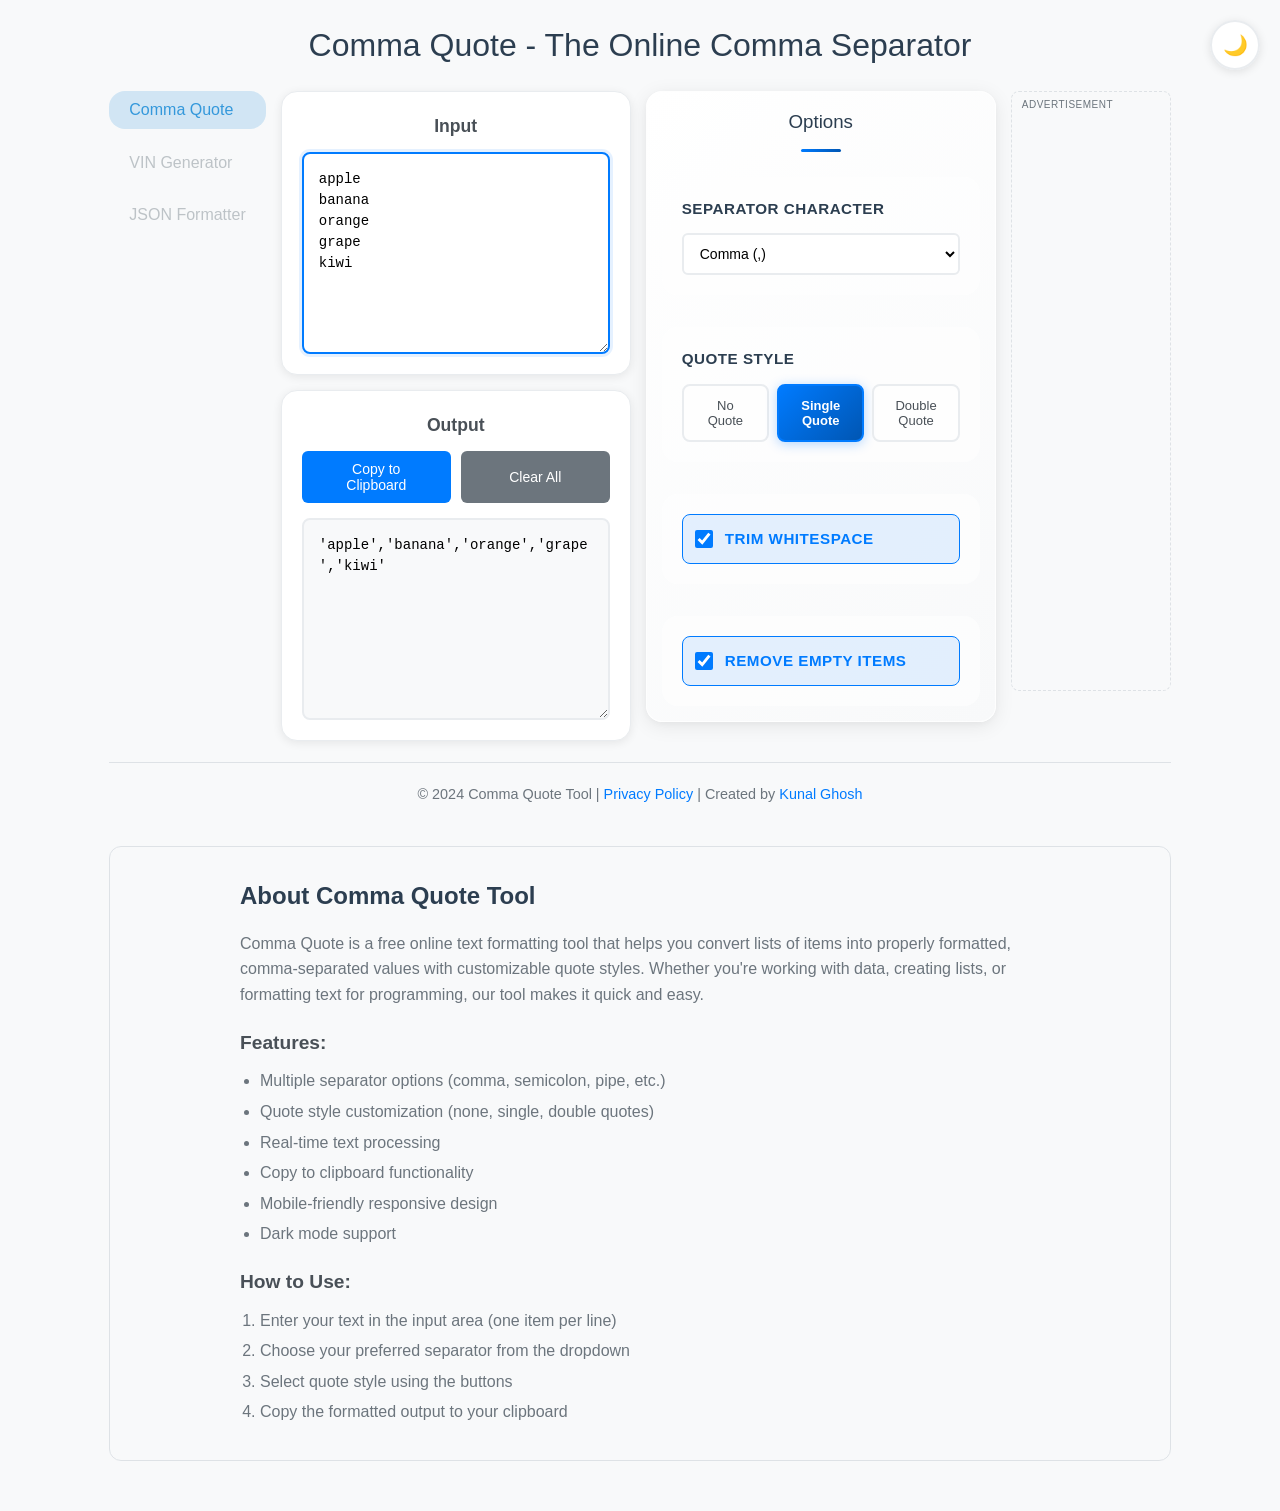
==== commit 67b08524: "added json formattor" ====
--- a/index.html
+++ b/index.html
@@ -55,6 +55,7 @@
                         <div class="nav-tabs">
                             <li><a href="index.html" class="nav-tab active">Comma Quote</a></li>
                             <li><a href="vin-generator.html" class="nav-tab">VIN Generator</a></li>
+                            <li><a href="json-formatter.html" class="nav-tab">JSON Formatter</a></li>
                         </div>
                         <div class="input-output-only">
                             <div class="input-section">
@@ -131,7 +132,7 @@
                     <p>&copy; 2024 Comma Quote Tool | <a href="privacy-policy.html">Privacy Policy</a> | Created by <a
                             href="https://github.com/Kunal-ghosh">Kunal Ghosh</a></p>
                 </footer>
-                
+
                 <section class="info-section">
                     <div class="info-content">
                         <h2>About Comma Quote Tool</h2>
--- a/style.css
+++ b/style.css
@@ -6,7 +6,8 @@
 }
 
 body {
-    font-family: -apple-system, BlinkMacSystemFont, 'Segoe UI', Roboto, Oxygen, Ubuntu, Cantarell, sans-serif;
+    font-family: -apple-system, BlinkMacSystemFont, "Segoe UI", Roboto, Oxygen,
+        Ubuntu, Cantarell, sans-serif;
     line-height: 1.6;
     color: #333;
     background-color: #f8f9fa;
@@ -30,13 +31,13 @@
     left: 0;
     top: 0;
     overflow-y: auto;
-    box-shadow: 2px 0 10px rgba(0,0,0,0.1);
+    box-shadow: 2px 0 10px rgba(0, 0, 0, 0.1);
     z-index: 1000;
 }
 
 .nav-header {
     padding: 0 20px 20px 20px;
-    border-bottom: 1px solid rgba(255,255,255,0.1);
+    border-bottom: 1px solid rgba(255, 255, 255, 0.1);
     margin-bottom: 20px;
 }
 
@@ -74,7 +75,7 @@
 }
 
 .nav-tab:hover {
-    background: rgba(255,255,255,0.1);
+    background: rgba(255, 255, 255, 0.1);
     color: #ecf0f1;
     border-left-color: #3498db;
 }
@@ -102,6 +103,7 @@
     display: flex;
     flex-direction: column;
 }
+
 /* Header */
 header {
     text-align: center;
@@ -138,14 +140,14 @@
     cursor: pointer;
     transition: all 0.3s ease;
     backdrop-filter: blur(10px);
-    box-shadow: 0 2px 10px rgba(0,0,0,0.1);
+    box-shadow: 0 2px 10px rgba(0, 0, 0, 0.1);
 }
 
 .theme-toggle:hover {
     background: rgba(255, 255, 255, 1);
     border-color: #007bff;
     transform: scale(1.1);
-    box-shadow: 0 4px 15px rgba(0,123,255,0.2);
+    box-shadow: 0 4px 15px rgba(0, 123, 255, 0.2);
 }
 
 .theme-icon {
@@ -199,22 +201,20 @@
     width: 100%;
 }
 
-.input-output-section
-{
+.input-output-section {
     display: flex;
     flex-direction: row;
     gap: 15px;
     /* align-items: flex-start; */
     /* width: 100%; */
 }
-.input-output-only
-{
+
+.input-output-only {
     display: flex;
     flex-direction: column;
     gap: 15px;
     /* align-items: flex-start; */
     height: 40vh;
-
 }
 
 /* Input and Output sections */
@@ -223,20 +223,20 @@
     padding: 20px;
     /* margin-bottom: 15px; */
     border-radius: 16px;
-    box-shadow: 0 2px 10px rgba(0,0,0,0.08);
+    box-shadow: 0 2px 10px rgba(0, 0, 0, 0.08);
     border: 1px solid #e9ecef;
     flex: 1;
     display: flex;
     flex-direction: column;
     width: 350px;
 }
-.output-section
-{
+
+.output-section {
     background: white;
     padding: 20px;
     /* margin-bottom: 15px; */
     border-radius: 16px;
-    box-shadow: 0 2px 10px rgba(0,0,0,0.08);
+    box-shadow: 0 2px 10px rgba(0, 0, 0, 0.08);
     border: 1px solid #e9ecef;
     flex: 1;
     display: flex;
@@ -253,8 +253,8 @@
     display: flex;
     justify-content: center;
 }
-.output-section label
-{
+
+.output-section label {
     display: block;
     font-weight: 600;
     color: #495057;
@@ -264,16 +264,12 @@
     justify-content: center;
 }
 
-
-
-
-.output-section-vin
-{
+.output-section-vin {
     background: white;
     padding: 20px;
     /* margin-bottom: 15px; */
     border-radius: 16px;
-    box-shadow: 0 2px 10px rgba(0,0,0,0.08);
+    box-shadow: 0 2px 10px rgba(0, 0, 0, 0.08);
     border: 1px solid #e9ecef;
     flex: 1;
     display: flex;
@@ -290,8 +286,8 @@
     display: flex;
     justify-content: center;
 }
-.output-section-vin label
-{
+
+.output-section-vin label {
     display: block;
     font-weight: 600;
     color: #495057;
@@ -300,13 +296,14 @@
     display: flex;
     justify-content: center;
 }
+
 textarea {
     flex: 1;
     width: 100%;
     padding: 15px;
     border: 2px solid #e9ecef;
     border-radius: 8px;
-    font-family: 'Monaco', 'Menlo', 'Ubuntu Mono', monospace;
+    font-family: "Monaco", "Menlo", "Ubuntu Mono", monospace;
     font-size: 14px;
     line-height: 1.5;
     resize: vertical;
@@ -329,15 +326,39 @@
     color: #6c757d;
 }
 
+#json-input {
+    flex: 1;
+    width: 100%;
+    padding: 15px;
+    /* border: 2px solid #e9ecef; */
+    border-radius: 8px;
+    font-family: "Monaco", "Menlo", "Ubuntu Mono", monospace;
+    font-size: 14px;
+    line-height: 1.5;
+    resize: vertical;
+    transition: border-color 0.2s ease;
+    height: 65vh;
+}
+#json-output {
+    flex: 1;
+    width: 100%;
+    padding: 15px;
+    /* border: 2px solid #e9ecef; */
+    border-radius: 8px;
+    font-family: "Monaco", "Menlo", "Ubuntu Mono", monospace;
+    font-size: 14px;
+    line-height: 1.5;
+    resize: vertical;
+    transition: border-color 0.2s ease;
+    height: 65vh;
+}
 /* Options section */
 .options-section {
     background: linear-gradient(135deg, #ffffff 0%, #f8f9fa 100%);
     padding: 15px;
     border-radius: 16px;
-    box-shadow: 
-        0 4px 20px rgba(0,0,0,0.08),
-        0 2px 8px rgba(0,0,0,0.04);
-    border: 1px solid rgba(255,255,255,0.8);
+    box-shadow: 0 4px 20px rgba(0, 0, 0, 0.08), 0 2px 8px rgba(0, 0, 0, 0.04);
+    border: 1px solid rgba(255, 255, 255, 0.8);
     position: sticky;
     top: 20px;
     backdrop-filter: blur(10px);
@@ -349,9 +370,7 @@
 }
 
 .options-section:hover {
-    box-shadow: 
-        0 6px 30px rgba(0,0,0,0.12),
-        0 4px 12px rgba(0,0,0,0.06);
+    box-shadow: 0 6px 30px rgba(0, 0, 0, 0.12), 0 4px 12px rgba(0, 0, 0, 0.06);
     transform: translateY(-2px);
 }
 
@@ -366,7 +385,7 @@
 }
 
 .options-section h3::after {
-    content: '';
+    content: "";
     position: absolute;
     bottom: 0;
     left: 50%;
@@ -380,7 +399,7 @@
 .option-group {
     /* margin-bottom: 24px; */
     padding: 20px;
-    background: rgba(255,255,255,0.6);
+    background: rgba(255, 255, 255, 0.6);
     border-radius: 16px;
     /* border: 1px solid rgba(0,123,255,0.1); */
     transition: all 0.2s ease;
@@ -390,8 +409,8 @@
 }
 
 .option-group:hover {
-    background: rgba(255,255,255,0.8);
-    border-color: rgba(0,123,255,0.2);
+    background: rgba(255, 255, 255, 0.8);
+    border-color: rgba(0, 123, 255, 0.2);
     transform: translateX(2px);
 }
 
@@ -399,7 +418,7 @@
     margin-bottom: 0;
 }
 
-.option-group > label {
+.option-group>label {
     display: block;
     font-weight: 600;
     color: #2c3e50;
@@ -436,7 +455,7 @@
     padding: 12px 16px;
     border: 2px solid #e9ecef;
     border-radius: 8px;
-    background: rgba(255,255,255,0.6);
+    background: rgba(255, 255, 255, 0.6);
     color: #495057;
     font-size: 13px;
     font-weight: 500;
@@ -448,11 +467,11 @@
 }
 
 .quote-btn:hover {
-    background: rgba(0,123,255,0.05);
-    border-color: rgba(0,123,255,0.3);
+    background: rgba(0, 123, 255, 0.05);
+    border-color: rgba(0, 123, 255, 0.3);
     color: #007bff;
     transform: translateY(-1px);
-    box-shadow: 0 2px 8px rgba(0,123,255,0.15);
+    box-shadow: 0 2px 8px rgba(0, 123, 255, 0.15);
 }
 
 .quote-btn.active {
@@ -460,13 +479,13 @@
     border-color: #007bff;
     color: white;
     font-weight: 600;
-    box-shadow: 0 2px 12px rgba(0,123,255,0.3);
+    box-shadow: 0 2px 12px rgba(0, 123, 255, 0.3);
 }
 
 .quote-btn.active:hover {
     background: linear-gradient(135deg, #0056b3 0%, #004085 100%);
     transform: translateY(-1px);
-    box-shadow: 0 4px 16px rgba(0,123,255,0.4);
+    box-shadow: 0 4px 16px rgba(0, 123, 255, 0.4);
 }
 
 /* Checkboxes */
@@ -488,19 +507,19 @@
     border-radius: 8px;
     transition: all 0.2s ease;
     color: #495057;
-    background: rgba(255,255,255,0.4);
-    border: 1px solid rgba(0,123,255,0.1);
+    background: rgba(255, 255, 255, 0.4);
+    border: 1px solid rgba(0, 123, 255, 0.1);
 }
 
 label:has(input[type="checkbox"]):hover {
-    background: rgba(0,123,255,0.05);
-    border-color: rgba(0,123,255,0.2);
+    background: rgba(0, 123, 255, 0.05);
+    border-color: rgba(0, 123, 255, 0.2);
     transform: translateX(2px);
     color: #007bff;
 }
 
 label:has(input[type="checkbox"]:checked) {
-    background: rgba(0,123,255,0.1);
+    background: rgba(0, 123, 255, 0.1);
     border-color: #007bff;
     color: #007bff;
     font-weight: 600;
@@ -508,7 +527,7 @@
 
 /* Output actions */
 .output-actions {
-    margin-top: 15px;
+    /* margin-top: 15px; */
     display: flex;
     gap: 10px;
     padding-bottom: 15px;
@@ -584,28 +603,30 @@
         flex-direction: column;
         gap: 20px;
     }
-    
+
     .options-section {
         position: static;
         order: -1;
         width: 100%;
         min-width: auto;
     }
-    
+
     header h1 {
         font-size: 2rem;
     }
-    
+
     nav {
         gap: 15px;
         flex-wrap: wrap;
     }
-    
+
     .container {
         padding: 15px;
     }
-    
-    .input-section, .output-section, .options-section {
+
+    .input-section,
+    .output-section,
+    .options-section {
         padding: 20px;
     }
 }
@@ -614,21 +635,21 @@
     .output-actions {
         flex-direction: column;
     }
-    
+
     nav {
         flex-direction: column;
         align-items: center;
     }
-    
+
     header h1 {
         font-size: 1.75rem;
     }
-    
+
     .quote-buttons {
         flex-direction: column;
         gap: 8px;
     }
-    
+
     .quote-btn {
         padding: 14px 20px;
         font-size: 14px;
@@ -641,8 +662,8 @@
     color: #e0e0e0;
 }
 
-body.dark-mode .label, body.dark-mode label
-{
+body.dark-mode .label,
+body.dark-mode label {
     color: #e0e0e0;
 }
 
@@ -679,7 +700,7 @@
 
 body.dark-mode .options-section {
     background: linear-gradient(135deg, #2d2d2d 0%, #1f1f1f 100%);
-    border-color: rgba(255,255,255,0.1);
+    border-color: rgba(255, 255, 255, 0.1);
 }
 
 body.dark-mode .options-section h3 {
@@ -688,15 +709,15 @@
 
 body.dark-mode .option-group {
     background: rgba(40, 40, 40, 0.6);
-    border-color: rgba(255,255,255,0.1);
+    border-color: rgba(255, 255, 255, 0.1);
 }
 
 body.dark-mode .option-group:hover {
     background: rgba(50, 50, 50, 0.8);
-    border-color: rgba(0,123,255,0.3);
-}
-
-body.dark-mode .option-group > label {
+    border-color: rgba(0, 123, 255, 0.3);
+}
+
+body.dark-mode .option-group>label {
     color: #e0e0e0;
 }
 
@@ -734,8 +755,8 @@
 }
 
 body.dark-mode .quote-btn:hover {
-    background: rgba(0,123,255,0.15);
-    border-color: rgba(0,123,255,0.4);
+    background: rgba(0, 123, 255, 0.15);
+    border-color: rgba(0, 123, 255, 0.4);
     color: #007bff;
 }
 
@@ -747,18 +768,18 @@
 
 body.dark-mode label:has(input[type="checkbox"]) {
     background: rgba(40, 40, 40, 0.6);
-    border-color: rgba(255,255,255,0.1);
+    border-color: rgba(255, 255, 255, 0.1);
     color: #e0e0e0;
 }
 
 body.dark-mode label:has(input[type="checkbox"]):hover {
-    background: rgba(0,123,255,0.15);
-    border-color: rgba(0,123,255,0.3);
+    background: rgba(0, 123, 255, 0.15);
+    border-color: rgba(0, 123, 255, 0.3);
     color: #007bff;
 }
 
 body.dark-mode label:has(input[type="checkbox"]:checked) {
-    background: rgba(0,123,255,0.2);
+    background: rgba(0, 123, 255, 0.2);
     border-color: #007bff;
     color: #007bff;
 }
@@ -800,7 +821,7 @@
     padding: 20px;
     /* margin-bottom: 15px; */
     border-radius: 16px;
-    box-shadow: 0 2px 10px rgba(0,0,0,0.08);
+    box-shadow: 0 2px 10px rgba(0, 0, 0, 0.08);
     border: 1px solid #e9ecef;
     flex: 1;
     display: flex;
@@ -944,7 +965,8 @@
     margin-bottom: 15px;
 }
 
-.info-content ul, .info-content ol {
+.info-content ul,
+.info-content ol {
     color: #6c757d;
     line-height: 1.6;
     margin-left: 20px;
@@ -982,17 +1004,17 @@
         position: static;
         background: linear-gradient(90deg, #2c3e50 0%, #34495e 100%);
     }
-    
+
     .nav-tabs {
         display: flex;
         justify-content: space-around;
     }
-    
+
     .nav-tabs li {
         flex: 1;
         margin-bottom: 0;
     }
-    
+
     .nav-tab {
         text-align: center;
         border-left: none;
@@ -1000,38 +1022,38 @@
         padding: 10px 5px;
         font-size: 14px;
     }
-    
+
     .nav-tab:hover {
         border-bottom-color: #3498db;
         border-left-color: transparent;
     }
-    
+
     .nav-tab.active {
         border-bottom-color: #3498db;
         border-left-color: transparent;
     }
-    
+
     .main-content {
         margin-left: 0;
     }
-    
+
     .tool-container {
         flex-direction: column;
     }
-    
+
     .vin-layout {
         flex-direction: column;
     }
-    
+
     .ad-sidebar {
         width: 100%;
         order: -1;
     }
-    
+
     .ad-right {
         width: 100%;
         height: 90px;
         position: static;
         margin: 15px 0;
     }
-}
+}
